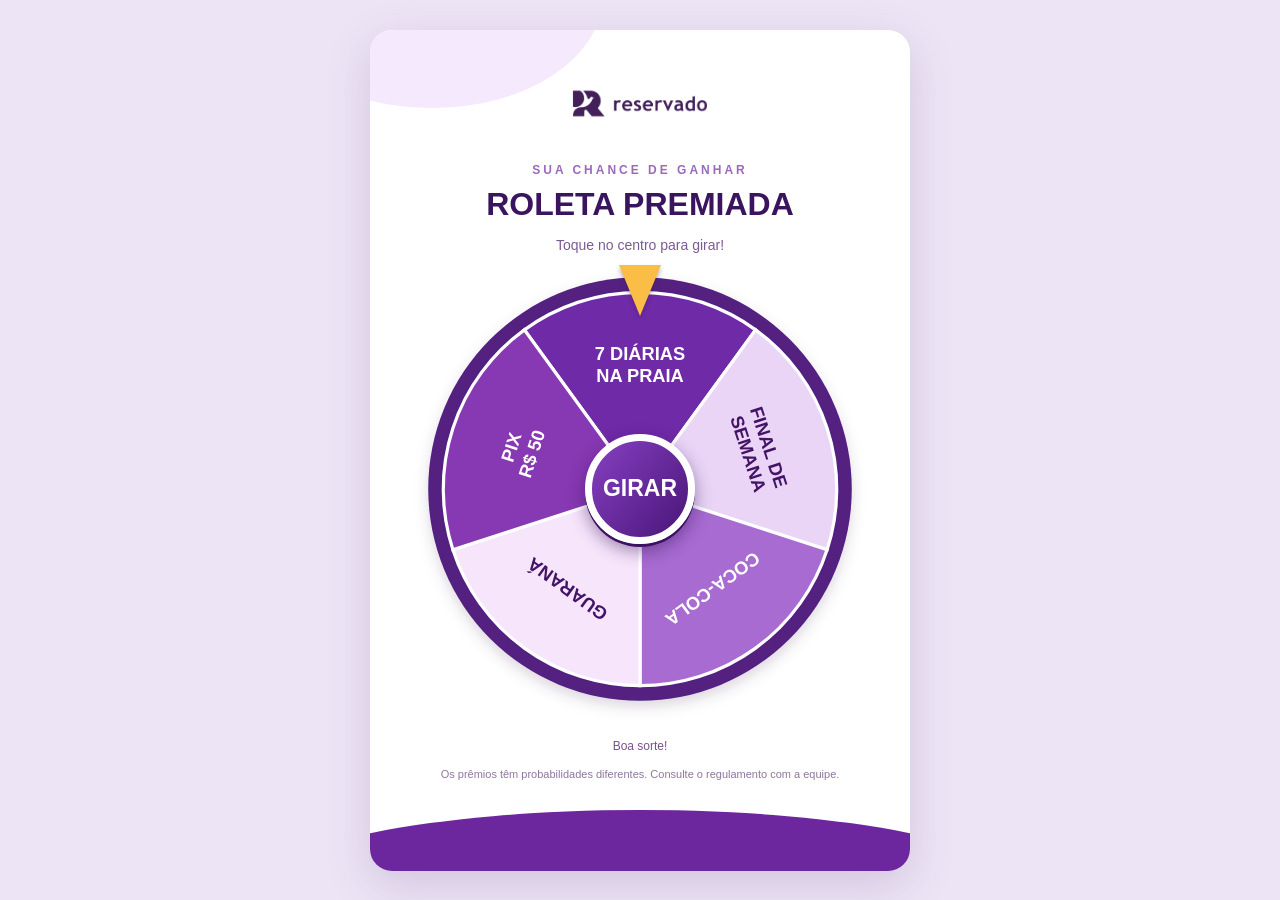
==== roleta-reservado/index.html @ 001595ba "Update Reservado prize wheel to five prizes and transparent weighted odds" ====
<!doctype html><html lang="pt-BR"><head><meta charset="utf-8"><meta name="viewport" content="width=device-width, initial-scale=1, maximum-scale=1"><title>Roleta Premiada | Reservado</title><style>
*{box-sizing:border-box}html,body{margin:0;min-height:100%;font-family:Arial,Helvetica,sans-serif}body{background:#ede5f6;color:#3b145f}button{font-family:inherit;cursor:pointer}#stage{min-height:100vh;display:flex;align-items:center;justify-content:center;padding:12px}.totem{position:relative;background:white;width:100%;max-width:540px;min-height:800px;border-radius:22px;overflow:hidden;box-shadow:0 14px 45px #4b24632b;text-align:center;padding:26px 16px 80px}.totem:before{content:'';position:absolute;width:340px;height:220px;border-radius:50%;background:#f5eafd;top:-142px;left:-108px}.totem:after{content:'';position:absolute;width:140%;height:155px;border-radius:50% 50% 0 0;background:#6c279e;bottom:-94px;left:-20%;pointer-events:none}.logo{display:block;position:relative;margin:0 auto 12px;width:245px;height:95px;object-fit:contain}.kicker{position:relative;color:#9b6abd;font-size:12px;letter-spacing:3px;font-weight:800}.heading{position:relative;font-weight:900;font-size:32px;margin:9px 0 8px}.hint{position:relative;font-size:14px;color:#7c5b92;margin-bottom:21px}.wheelbox{position:relative;width:100%;max-width:430px;margin:0 auto;aspect-ratio:1}.wheel{display:block;width:100%;height:100%;transform:rotate(0deg);-webkit-transform:rotate(0deg);transform-origin:center;-webkit-transform-origin:center;will-change:transform;filter:drop-shadow(0 6px 7px #3412442b);pointer-events:none}.pointer{position:absolute;z-index:4;top:-9px;left:50%;transform:translateX(-50%);width:0;height:0;border-left:21px solid transparent;border-right:21px solid transparent;border-top:51px solid #fabd45;filter:drop-shadow(0 3px 2px #35144c55);pointer-events:none}.spin{position:absolute;z-index:6;left:50%;top:50%;transform:translate(-50%,-50%);-webkit-transform:translate(-50%,-50%);border-radius:100%;width:110px;height:110px;background:linear-gradient(130deg,#8640c2,#491577);border:7px solid white;color:white;font-size:23px;font-weight:900;box-shadow:0 3px 0 #3c1160,0 7px 17px #300e4f77;touch-action:manipulation;-webkit-tap-highlight-color:transparent}.spin:disabled{opacity:1;font-size:15px}.foot{position:relative;z-index:2;margin:35px auto 0;color:#765489;font-size:12px}.notice{position:relative;z-index:2;font-size:11px;color:#8e779b;margin-top:15px}.admin{position:absolute;top:0;right:0;width:48px;height:48px;border:0;background:transparent;z-index:7}.result{display:none;position:absolute;z-index:10;inset:0;background:linear-gradient(180deg,#fff,#faf2ff 75%,#b780db);text-align:center;align-items:center;justify-content:center;flex-direction:column;padding:24px}.result.open{display:flex}.result .logo{position:absolute;top:40px}.result h2{font-size:42px;color:#6c279e;margin:8px}.result .trophy{font-size:76px}.result .winner{font-size:28px;font-weight:900;max-width:420px;margin:18px 0;color:#3b145f}.finish{border:0;border-radius:30px;background:#6c279e;color:white;padding:16px 30px;font-size:18px;font-weight:800}.shade{display:none;position:fixed;z-index:20;inset:0;background:#1c0c2acc;align-items:center;justify-content:center;padding:15px}.shade.open{display:flex}.panel{background:white;border-radius:17px;width:100%;max-width:470px;text-align:left;padding:22px;max-height:90vh;overflow:auto}.panel h2{margin-top:0}.panel label{display:block;margin:15px 0;font-weight:bold;font-size:14px}.panel input{display:block;width:100%;padding:10px;margin-top:5px;border:1px solid #c6afda;border-radius:8px;font-size:17px}.panel button{border:0;border-radius:8px;background:#6c279e;color:white;padding:12px 15px;font-weight:bold;margin:5px 5px 5px 0}.panel button.gray{background:#e9def1;color:#3b145f}.panel small{color:#785f8a}.errors{color:#b42346;font-size:14px}.hidden{display:none!important}@media(max-height:760px){.totem{min-height:100vh;padding-top:12px}.logo{height:66px;width:205px}.heading{font-size:25px}.hint{margin-bottom:8px}.wheelbox{max-width:min(92vw,54vh)}.foot{margin-top:12px}}
</style></head><body><div id="stage"><main class="totem"><button type="button" class="admin" onclick="abrirPainel()" aria-label="Administração"></button><img class="logo" alt="Reservado" src="[data-uri]"><div class="kicker">SUA CHANCE DE GANHAR</div><h1 class="heading">ROLETA PREMIADA</h1><p class="hint">Toque no centro para girar!</p><div class="wheelbox"><div class="pointer"></div><svg id="wheel" class="wheel" viewBox="0 0 400 400" xmlns="http://www.w3.org/2000/svg" aria-label="Roleta com cinco prêmios: 7 diárias na praia, final de semana na praia, Coca-Cola, Guaraná e Pix de cinquenta reais"><circle cx="200" cy="200" r="197" fill="#532081"/><path d="M200 200 L92.435 51.950 A183 183 0 0 1 307.565 51.950 Z" fill="#6f2aa7" stroke="white" stroke-width="3"/><g transform="rotate(0 200 200)" fill="#fff" font-family="Arial" font-weight="900" text-anchor="middle"><text x="200" y="80" font-size="17">7 DIÁRIAS</text><text x="200" y="100" font-size="17">NA PRAIA</text></g><path d="M200 200 L307.565 51.950 A183 183 0 0 1 374.043 256.550 Z" fill="#ead5f7" stroke="white" stroke-width="3"/><g transform="rotate(72 200 200)" fill="#431366" font-family="Arial" font-weight="900" text-anchor="middle"><text x="200" y="80" font-size="17">FINAL DE</text><text x="200" y="100" font-size="17">SEMANA</text></g><path d="M200 200 L374.043 256.550 A183 183 0 0 1 200.000 383.000 Z" fill="#a76bd2" stroke="white" stroke-width="3"/><g transform="rotate(144 200 200)" fill="#fff" font-family="Arial" font-weight="900" text-anchor="middle"><text x="200" y="91" font-size="17">COCA-COLA</text></g><path d="M200 200 L200.000 383.000 A183 183 0 0 1 25.957 256.550 Z" fill="#f7e5fc" stroke="white" stroke-width="3"/><g transform="rotate(216 200 200)" fill="#431366" font-family="Arial" font-weight="900" text-anchor="middle"><text x="200" y="91" font-size="17">GUARANÁ</text></g><path d="M200 200 L25.957 256.550 A183 183 0 0 1 92.435 51.950 Z" fill="#8738b3" stroke="white" stroke-width="3"/><g transform="rotate(288 200 200)" fill="#fff" font-family="Arial" font-weight="900" text-anchor="middle"><text x="200" y="80" font-size="17">PIX</text><text x="200" y="100" font-size="17">R$ 50</text></g><circle cx="200" cy="200" r="191" fill="none" stroke="#542181" stroke-width="10"/></svg><button type="button" id="spin" class="spin" onclick="girar();return false;">GIRAR</button></div><p class="foot">Boa sorte!</p><p class="notice">Os prêmios têm probabilidades diferentes. Consulte o regulamento com a equipe.</p><section id="result" class="result"><img class="logo" alt="Reservado" src="[data-uri]"><div class="trophy">🎉</div><h2>PARABÉNS!</h2><p>Você ganhou:</p><div class="winner" id="winner"></div><p>Apresente esta tela à equipe para retirar o brinde.</p><button class="finish" type="button" onclick="finalizar()">FINALIZAR</button></section></main></div>
<div class="shade" id="shade"><div class="panel"><h2>Administração</h2><div id="login"><label>Senha<input id="password" type="password" value=""></label><button onclick="entrar()">ENTRAR</button><button class="gray" onclick="fecharPainel()">CANCELAR</button><p id="loginError" class="errors"></p></div><div id="settings" class="hidden"><p>Probabilidades por giro (devem somar 100%).</p><label>7 diárias na praia (%)<input id="p0" type="number" min="0" max="100" step="0.1"></label><label>Final de semana na praia (%)<input id="p1" type="number" min="0" max="100" step="0.1"></label><label>Coca-Cola (%)<input id="p2" type="number" min="0" max="100" step="0.1"></label><label>Guaraná (%)<input id="p3" type="number" min="0" max="100" step="0.1"></label><label>Pix de R$ 50 (%)<input id="p4" type="number" min="0" max="100" step="0.1"></label><p id="counter"></p><label>Alterar senha (opcional)<input type="password" id="newPassword" placeholder="Nova senha"></label><button onclick="salvar()">SALVAR</button><button class="gray" onclick="fecharPainel()">FECHAR</button><button class="gray" onclick="zerar()">ZERAR HISTÓRICO</button><p class="errors" id="settingsError"></p><small>As chances são independentes a cada giro. Histórico e ajustes ficam salvos somente neste dispositivo, quando permitido pelo navegador.</small></div></div></div>
<script>
var nomes=["7 diárias na praia","Final de semana na praia","Coca-Cola","Guaraná","Pix de R$ 50"];
var chances=[90,3,3,3,1];var senha='1234';var historico=[];var girando=false;var angulo=0;var timer=null;
function el(id){return document.getElementById(id)}
try{var saved=JSON.parse(localStorage.getItem('reservado_roleta_simples_v2')||'null');if(saved&&saved.chances&&saved.chances.length===5){chances=saved.chances;senha=saved.senha||senha;historico=saved.historico||[]}}catch(e){}
function guardar(){try{localStorage.setItem('reservado_roleta_simples_v2',JSON.stringify({chances:chances,senha:senha,historico:historico}))}catch(e){}}
function girar(){
 if(girando||el('result').className.indexOf('open')!==-1)return false;
 var r=Math.random()*100,index=chances.length-1,total=0;
 for(var i=0;i<chances.length;i++){total+=chances[i];if(r<total){index=i;break}}
 var wheel=el('wheel'),button=el('spin');if(!wheel||!button){alert('Erro ao localizar a roleta.');return false}
 girando=true;button.disabled=true;button.innerHTML='GIRANDO';
 var atual=((angulo%360)+360)%360;
 var destino=((360-index*72)%360+360)%360;
 var resto=((destino-atual)%360+360)%360;
 var inicio=angulo;
 angulo=inicio+360*7+resto;
 wheel.style.transition='none';wheel.style.webkitTransition='none';
 wheel.style.transform='rotate('+inicio+'deg)';wheel.style.webkitTransform='rotate('+inicio+'deg)';
 void wheel.offsetWidth;
 setTimeout(function(){wheel.style.transition='transform 5.5s cubic-bezier(0.12,0.74,0.16,1)';wheel.style.webkitTransition='-webkit-transform 5.5s cubic-bezier(0.12,0.74,0.16,1)';wheel.style.transform='rotate('+angulo+'deg)';wheel.style.webkitTransform='rotate('+angulo+'deg)'},60);
 if(timer)clearTimeout(timer);
 timer=setTimeout(function(){historico.push({premio:nomes[index],data:new Date().toISOString()});guardar();el('winner').textContent=nomes[index];el('result').className='result open';girando=false;button.disabled=false;button.innerHTML='GIRAR'},5850);
 return false
}
function finalizar(){el('result').className='result';var w=el('wheel');w.style.transition='none';w.style.webkitTransition='none';w.style.transform='rotate(0deg)';w.style.webkitTransform='rotate(0deg)';angulo=0}
function abrirPainel(){if(girando)return;el('shade').className='shade open';el('password').value='';el('loginError').textContent='';el('login').className='';el('settings').className='hidden'}
function fecharPainel(){el('shade').className='shade'}
function entrar(){if(el('password').value!==senha){el('loginError').textContent='Senha incorreta.';return}el('login').className='hidden';el('settings').className='';for(var i=0;i<5;i++)el('p'+i).value=chances[i];el('counter').textContent='Giros registrados: '+historico.length}
function salvar(){var v=[],s=0;for(var i=0;i<5;i++){var field=el('p'+i),x=Number(field.value);if(field.value===''||!isFinite(x)||x<0||x>100){el('settingsError').textContent='Preencha porcentagens válidas.';return}v.push(x);s+=x}if(Math.abs(s-100)>0.001){el('settingsError').textContent='As chances devem somar 100%.';return}chances=v;if(el('newPassword').value){senha=el('newPassword').value;el('newPassword').value=''}guardar();el('settingsError').textContent='Salvo com sucesso.'}
function zerar(){if(confirm('Apagar o histórico de giros deste aparelho?')){historico=[];guardar();el('counter').textContent='Giros registrados: 0'}}
</script></body></html>
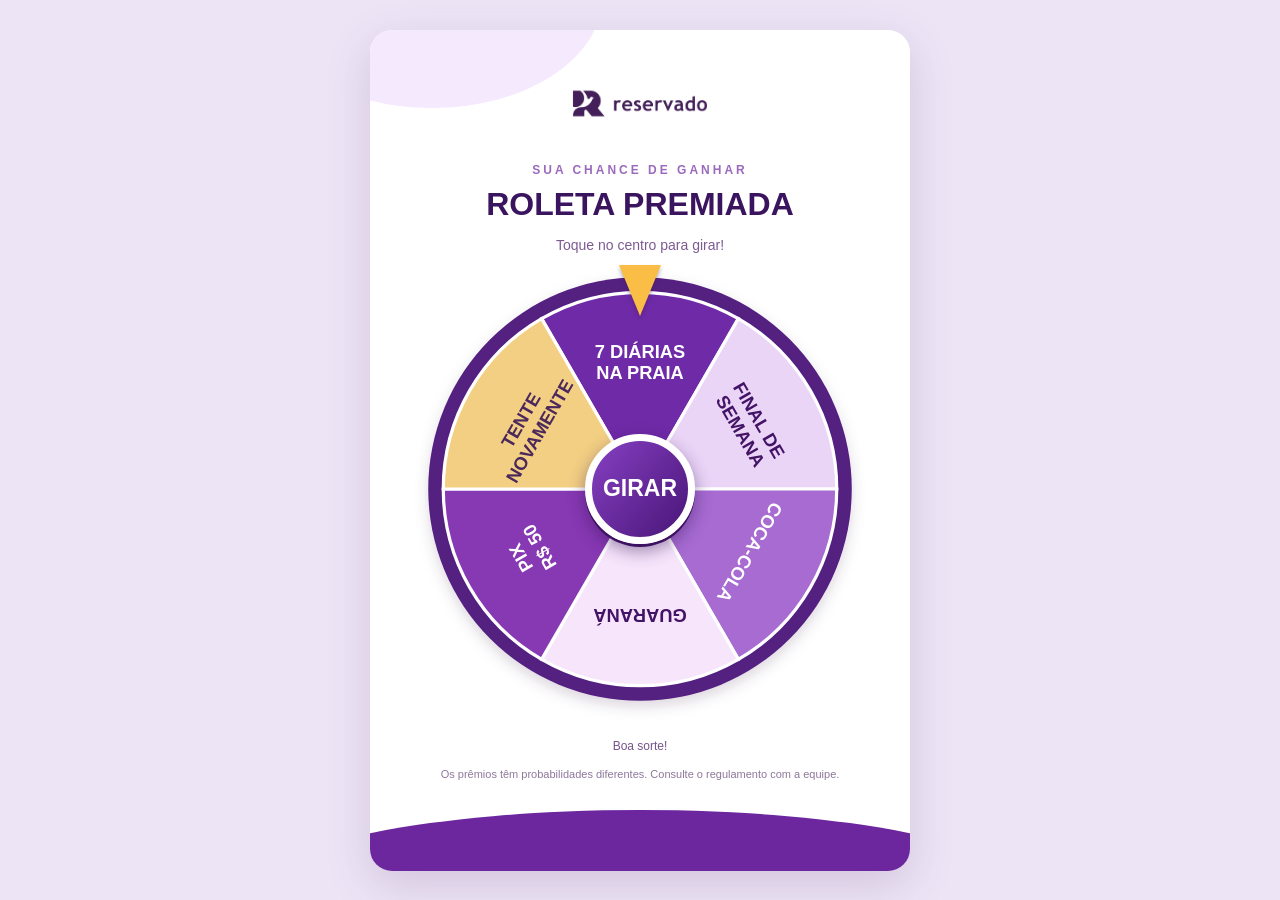
==== commit 2acecc0e: "Add Tente Novamente sixth wheel option with 2 percent odds" ====
--- a/roleta-reservado/index.html
+++ b/roleta-reservado/index.html
@@ -1,13 +1,13 @@
 <!doctype html><html lang="pt-BR"><head><meta charset="utf-8"><meta name="viewport" content="width=device-width, initial-scale=1, maximum-scale=1"><title>Roleta Premiada | Reservado</title><style>
 *{box-sizing:border-box}html,body{margin:0;min-height:100%;font-family:Arial,Helvetica,sans-serif}body{background:#ede5f6;color:#3b145f}button{font-family:inherit;cursor:pointer}#stage{min-height:100vh;display:flex;align-items:center;justify-content:center;padding:12px}.totem{position:relative;background:white;width:100%;max-width:540px;min-height:800px;border-radius:22px;overflow:hidden;box-shadow:0 14px 45px #4b24632b;text-align:center;padding:26px 16px 80px}.totem:before{content:'';position:absolute;width:340px;height:220px;border-radius:50%;background:#f5eafd;top:-142px;left:-108px}.totem:after{content:'';position:absolute;width:140%;height:155px;border-radius:50% 50% 0 0;background:#6c279e;bottom:-94px;left:-20%;pointer-events:none}.logo{display:block;position:relative;margin:0 auto 12px;width:245px;height:95px;object-fit:contain}.kicker{position:relative;color:#9b6abd;font-size:12px;letter-spacing:3px;font-weight:800}.heading{position:relative;font-weight:900;font-size:32px;margin:9px 0 8px}.hint{position:relative;font-size:14px;color:#7c5b92;margin-bottom:21px}.wheelbox{position:relative;width:100%;max-width:430px;margin:0 auto;aspect-ratio:1}.wheel{display:block;width:100%;height:100%;transform:rotate(0deg);-webkit-transform:rotate(0deg);transform-origin:center;-webkit-transform-origin:center;will-change:transform;filter:drop-shadow(0 6px 7px #3412442b);pointer-events:none}.pointer{position:absolute;z-index:4;top:-9px;left:50%;transform:translateX(-50%);width:0;height:0;border-left:21px solid transparent;border-right:21px solid transparent;border-top:51px solid #fabd45;filter:drop-shadow(0 3px 2px #35144c55);pointer-events:none}.spin{position:absolute;z-index:6;left:50%;top:50%;transform:translate(-50%,-50%);-webkit-transform:translate(-50%,-50%);border-radius:100%;width:110px;height:110px;background:linear-gradient(130deg,#8640c2,#491577);border:7px solid white;color:white;font-size:23px;font-weight:900;box-shadow:0 3px 0 #3c1160,0 7px 17px #300e4f77;touch-action:manipulation;-webkit-tap-highlight-color:transparent}.spin:disabled{opacity:1;font-size:15px}.foot{position:relative;z-index:2;margin:35px auto 0;color:#765489;font-size:12px}.notice{position:relative;z-index:2;font-size:11px;color:#8e779b;margin-top:15px}.admin{position:absolute;top:0;right:0;width:48px;height:48px;border:0;background:transparent;z-index:7}.result{display:none;position:absolute;z-index:10;inset:0;background:linear-gradient(180deg,#fff,#faf2ff 75%,#b780db);text-align:center;align-items:center;justify-content:center;flex-direction:column;padding:24px}.result.open{display:flex}.result .logo{position:absolute;top:40px}.result h2{font-size:42px;color:#6c279e;margin:8px}.result .trophy{font-size:76px}.result .winner{font-size:28px;font-weight:900;max-width:420px;margin:18px 0;color:#3b145f}.finish{border:0;border-radius:30px;background:#6c279e;color:white;padding:16px 30px;font-size:18px;font-weight:800}.shade{display:none;position:fixed;z-index:20;inset:0;background:#1c0c2acc;align-items:center;justify-content:center;padding:15px}.shade.open{display:flex}.panel{background:white;border-radius:17px;width:100%;max-width:470px;text-align:left;padding:22px;max-height:90vh;overflow:auto}.panel h2{margin-top:0}.panel label{display:block;margin:15px 0;font-weight:bold;font-size:14px}.panel input{display:block;width:100%;padding:10px;margin-top:5px;border:1px solid #c6afda;border-radius:8px;font-size:17px}.panel button{border:0;border-radius:8px;background:#6c279e;color:white;padding:12px 15px;font-weight:bold;margin:5px 5px 5px 0}.panel button.gray{background:#e9def1;color:#3b145f}.panel small{color:#785f8a}.errors{color:#b42346;font-size:14px}.hidden{display:none!important}@media(max-height:760px){.totem{min-height:100vh;padding-top:12px}.logo{height:66px;width:205px}.heading{font-size:25px}.hint{margin-bottom:8px}.wheelbox{max-width:min(92vw,54vh)}.foot{margin-top:12px}}
-</style></head><body><div id="stage"><main class="totem"><button type="button" class="admin" onclick="abrirPainel()" aria-label="Administração"></button><img class="logo" alt="Reservado" src="[data-uri]"><div class="kicker">SUA CHANCE DE GANHAR</div><h1 class="heading">ROLETA PREMIADA</h1><p class="hint">Toque no centro para girar!</p><div class="wheelbox"><div class="pointer"></div><svg id="wheel" class="wheel" viewBox="0 0 400 400" xmlns="http://www.w3.org/2000/svg" aria-label="Roleta com cinco prêmios: 7 diárias na praia, final de semana na praia, Coca-Cola, Guaraná e Pix de cinquenta reais"><circle cx="200" cy="200" r="197" fill="#532081"/><path d="M200 200 L92.435 51.950 A183 183 0 0 1 307.565 51.950 Z" fill="#6f2aa7" stroke="white" stroke-width="3"/><g transform="rotate(0 200 200)" fill="#fff" font-family="Arial" font-weight="900" text-anchor="middle"><text x="200" y="80" font-size="17">7 DIÁRIAS</text><text x="200" y="100" font-size="17">NA PRAIA</text></g><path d="M200 200 L307.565 51.950 A183 183 0 0 1 374.043 256.550 Z" fill="#ead5f7" stroke="white" stroke-width="3"/><g transform="rotate(72 200 200)" fill="#431366" font-family="Arial" font-weight="900" text-anchor="middle"><text x="200" y="80" font-size="17">FINAL DE</text><text x="200" y="100" font-size="17">SEMANA</text></g><path d="M200 200 L374.043 256.550 A183 183 0 0 1 200.000 383.000 Z" fill="#a76bd2" stroke="white" stroke-width="3"/><g transform="rotate(144 200 200)" fill="#fff" font-family="Arial" font-weight="900" text-anchor="middle"><text x="200" y="91" font-size="17">COCA-COLA</text></g><path d="M200 200 L200.000 383.000 A183 183 0 0 1 25.957 256.550 Z" fill="#f7e5fc" stroke="white" stroke-width="3"/><g transform="rotate(216 200 200)" fill="#431366" font-family="Arial" font-weight="900" text-anchor="middle"><text x="200" y="91" font-size="17">GUARANÁ</text></g><path d="M200 200 L25.957 256.550 A183 183 0 0 1 92.435 51.950 Z" fill="#8738b3" stroke="white" stroke-width="3"/><g transform="rotate(288 200 200)" fill="#fff" font-family="Arial" font-weight="900" text-anchor="middle"><text x="200" y="80" font-size="17">PIX</text><text x="200" y="100" font-size="17">R$ 50</text></g><circle cx="200" cy="200" r="191" fill="none" stroke="#542181" stroke-width="10"/></svg><button type="button" id="spin" class="spin" onclick="girar();return false;">GIRAR</button></div><p class="foot">Boa sorte!</p><p class="notice">Os prêmios têm probabilidades diferentes. Consulte o regulamento com a equipe.</p><section id="result" class="result"><img class="logo" alt="Reservado" src="[data-uri]"><div class="trophy">🎉</div><h2>PARABÉNS!</h2><p>Você ganhou:</p><div class="winner" id="winner"></div><p>Apresente esta tela à equipe para retirar o brinde.</p><button class="finish" type="button" onclick="finalizar()">FINALIZAR</button></section></main></div>
-<div class="shade" id="shade"><div class="panel"><h2>Administração</h2><div id="login"><label>Senha<input id="password" type="password" value=""></label><button onclick="entrar()">ENTRAR</button><button class="gray" onclick="fecharPainel()">CANCELAR</button><p id="loginError" class="errors"></p></div><div id="settings" class="hidden"><p>Probabilidades por giro (devem somar 100%).</p><label>7 diárias na praia (%)<input id="p0" type="number" min="0" max="100" step="0.1"></label><label>Final de semana na praia (%)<input id="p1" type="number" min="0" max="100" step="0.1"></label><label>Coca-Cola (%)<input id="p2" type="number" min="0" max="100" step="0.1"></label><label>Guaraná (%)<input id="p3" type="number" min="0" max="100" step="0.1"></label><label>Pix de R$ 50 (%)<input id="p4" type="number" min="0" max="100" step="0.1"></label><p id="counter"></p><label>Alterar senha (opcional)<input type="password" id="newPassword" placeholder="Nova senha"></label><button onclick="salvar()">SALVAR</button><button class="gray" onclick="fecharPainel()">FECHAR</button><button class="gray" onclick="zerar()">ZERAR HISTÓRICO</button><p class="errors" id="settingsError"></p><small>As chances são independentes a cada giro. Histórico e ajustes ficam salvos somente neste dispositivo, quando permitido pelo navegador.</small></div></div></div>
+</style></head><body><div id="stage"><main class="totem"><button type="button" class="admin" onclick="abrirPainel()" aria-label="Administração"></button><img class="logo" alt="Reservado" src="[data-uri]"><div class="kicker">SUA CHANCE DE GANHAR</div><h1 class="heading">ROLETA PREMIADA</h1><p class="hint">Toque no centro para girar!</p><div class="wheelbox"><div class="pointer"></div><svg id="wheel" class="wheel" viewBox="0 0 400 400" xmlns="http://www.w3.org/2000/svg" aria-label="Roleta com seis opções: sete diárias, final de semana, Coca-Cola, Guaraná, Pix e tente novamente"><circle cx="200" cy="200" r="197" fill="#532081"/><path d="M200 200 L108.500 41.517 A183 183 0 0 1 291.500 41.517 Z" fill="#6f2aa7" stroke="white" stroke-width="3"/><g transform="rotate(0 200 200)" fill="#fff" font-family="Arial" font-weight="900" text-anchor="middle"><text x="200" y="78" font-size="17">7 DIÁRIAS</text><text x="200" y="98" font-size="17">NA PRAIA</text></g><path d="M200 200 L291.500 41.517 A183 183 0 0 1 383.000 200.000 Z" fill="#ead5f7" stroke="white" stroke-width="3"/><g transform="rotate(60 200 200)" fill="#431366" font-family="Arial" font-weight="900" text-anchor="middle"><text x="200" y="78" font-size="17">FINAL DE</text><text x="200" y="98" font-size="17">SEMANA</text></g><path d="M200 200 L383.000 200.000 A183 183 0 0 1 291.500 358.483 Z" fill="#a76bd2" stroke="white" stroke-width="3"/><g transform="rotate(120 200 200)" fill="#fff" font-family="Arial" font-weight="900" text-anchor="middle"><text x="200" y="88" font-size="17">COCA-COLA</text></g><path d="M200 200 L291.500 358.483 A183 183 0 0 1 108.500 358.483 Z" fill="#f7e5fc" stroke="white" stroke-width="3"/><g transform="rotate(180 200 200)" fill="#431366" font-family="Arial" font-weight="900" text-anchor="middle"><text x="200" y="88" font-size="17">GUARANÁ</text></g><path d="M200 200 L108.500 358.483 A183 183 0 0 1 17.000 200.000 Z" fill="#8738b3" stroke="white" stroke-width="3"/><g transform="rotate(240 200 200)" fill="#fff" font-family="Arial" font-weight="900" text-anchor="middle"><text x="200" y="78" font-size="17">PIX</text><text x="200" y="98" font-size="17">R$ 50</text></g><path d="M200 200 L17.000 200.000 A183 183 0 0 1 108.500 41.517 Z" fill="#f3cf83" stroke="white" stroke-width="3"/><g transform="rotate(300 200 200)" fill="#4b285b" font-family="Arial" font-weight="900" text-anchor="middle"><text x="200" y="78" font-size="17">TENTE</text><text x="200" y="98" font-size="17">NOVAMENTE</text></g><circle cx="200" cy="200" r="191" fill="none" stroke="#542181" stroke-width="10"/></svg><button type="button" id="spin" class="spin" onclick="girar();return false;">GIRAR</button></div><p class="foot">Boa sorte!</p><p class="notice">Os prêmios têm probabilidades diferentes. Consulte o regulamento com a equipe.</p><section id="result" class="result"><img class="logo" alt="Reservado" src="[data-uri]"><div class="trophy">🎉</div><h2 id="resultHeading">PARABÉNS!</h2><p id="resultSubtitle">Você ganhou:</p><div class="winner" id="winner"></div><p id="resultInstruction">Apresente esta tela à equipe para retirar o brinde.</p><button class="finish" type="button" onclick="finalizar()" id="finish">FINALIZAR</button></section></main></div>
+<div class="shade" id="shade"><div class="panel"><h2>Administração</h2><div id="login"><label>Senha<input id="password" type="password" value=""></label><button onclick="entrar()">ENTRAR</button><button class="gray" onclick="fecharPainel()">CANCELAR</button><p id="loginError" class="errors"></p></div><div id="settings" class="hidden"><p>Probabilidades por giro (devem somar 100%).</p><label>7 diárias na praia (%)<input id="p0" type="number" min="0" max="100" step="0.1"></label><label>Final de semana na praia (%)<input id="p1" type="number" min="0" max="100" step="0.1"></label><label>Coca-Cola (%)<input id="p2" type="number" min="0" max="100" step="0.1"></label><label>Guaraná (%)<input id="p3" type="number" min="0" max="100" step="0.1"></label><label>Pix de R$ 50 (%)<input id="p4" type="number" min="0" max="100" step="0.1"></label><label>Tente novamente (%)<input id="p5" type="number" min="0" max="100" step="0.1"></label><p id="counter"></p><label>Alterar senha (opcional)<input type="password" id="newPassword" placeholder="Nova senha"></label><button onclick="salvar()">SALVAR</button><button class="gray" onclick="fecharPainel()">FECHAR</button><button class="gray" onclick="zerar()">ZERAR HISTÓRICO</button><p class="errors" id="settingsError"></p><small>As chances são independentes a cada giro. Histórico e ajustes ficam salvos somente neste dispositivo, quando permitido pelo navegador.</small></div></div></div>
 <script>
-var nomes=["7 diárias na praia","Final de semana na praia","Coca-Cola","Guaraná","Pix de R$ 50"];
-var chances=[90,3,3,3,1];var senha='1234';var historico=[];var girando=false;var angulo=0;var timer=null;
+var nomes=["7 diárias na praia","Final de semana na praia","Coca-Cola","Guaraná","Pix de R$ 50","Tente novamente"];
+var chances=[3,90,2,2,1,2];var senha='1234';var historico=[];var girando=false;var angulo=0;var timer=null;
 function el(id){return document.getElementById(id)}
-try{var saved=JSON.parse(localStorage.getItem('reservado_roleta_simples_v2')||'null');if(saved&&saved.chances&&saved.chances.length===5){chances=saved.chances;senha=saved.senha||senha;historico=saved.historico||[]}}catch(e){}
-function guardar(){try{localStorage.setItem('reservado_roleta_simples_v2',JSON.stringify({chances:chances,senha:senha,historico:historico}))}catch(e){}}
+try{var saved=JSON.parse(localStorage.getItem('reservado_roleta_simples_v4')||'null');if(saved&&saved.chances&&saved.chances.length===6){chances=saved.chances;senha=saved.senha||senha;historico=saved.historico||[]}}catch(e){}
+function guardar(){try{localStorage.setItem('reservado_roleta_simples_v4',JSON.stringify({chances:chances,senha:senha,historico:historico}))}catch(e){}}
 function girar(){
  if(girando||el('result').className.indexOf('open')!==-1)return false;
  var r=Math.random()*100,index=chances.length-1,total=0;
@@ -15,7 +15,7 @@
  var wheel=el('wheel'),button=el('spin');if(!wheel||!button){alert('Erro ao localizar a roleta.');return false}
  girando=true;button.disabled=true;button.innerHTML='GIRANDO';
  var atual=((angulo%360)+360)%360;
- var destino=((360-index*72)%360+360)%360;
+ var destino=((360-index*60)%360+360)%360;
  var resto=((destino-atual)%360+360)%360;
  var inicio=angulo;
  angulo=inicio+360*7+resto;
@@ -24,13 +24,13 @@
  void wheel.offsetWidth;
  setTimeout(function(){wheel.style.transition='transform 5.5s cubic-bezier(0.12,0.74,0.16,1)';wheel.style.webkitTransition='-webkit-transform 5.5s cubic-bezier(0.12,0.74,0.16,1)';wheel.style.transform='rotate('+angulo+'deg)';wheel.style.webkitTransform='rotate('+angulo+'deg)'},60);
  if(timer)clearTimeout(timer);
- timer=setTimeout(function(){historico.push({premio:nomes[index],data:new Date().toISOString()});guardar();el('winner').textContent=nomes[index];el('result').className='result open';girando=false;button.disabled=false;button.innerHTML='GIRAR'},5850);
+ timer=setTimeout(function(){historico.push({premio:nomes[index],data:new Date().toISOString()});guardar();var retry=index===5;el('winner').textContent=retry?'TENTE NOVAMENTE':nomes[index];el('resultHeading').textContent=retry?'NÃO FOI DESSA VEZ!':'PARABÉNS!';el('resultSubtitle').textContent=retry?'Você pode tentar mais uma vez.':'Você ganhou:';el('resultInstruction').textContent=retry?'Toque abaixo para girar novamente.':'Apresente esta tela à equipe para retirar o brinde.';el('finish').textContent=retry?'GIRAR NOVAMENTE':'FINALIZAR';el('finish').setAttribute('onclick',retry?'finalizar();girar()':'finalizar()');el('result').className='result open';girando=false;button.disabled=false;button.innerHTML='GIRAR'},5850);
  return false
 }
 function finalizar(){el('result').className='result';var w=el('wheel');w.style.transition='none';w.style.webkitTransition='none';w.style.transform='rotate(0deg)';w.style.webkitTransform='rotate(0deg)';angulo=0}
 function abrirPainel(){if(girando)return;el('shade').className='shade open';el('password').value='';el('loginError').textContent='';el('login').className='';el('settings').className='hidden'}
 function fecharPainel(){el('shade').className='shade'}
-function entrar(){if(el('password').value!==senha){el('loginError').textContent='Senha incorreta.';return}el('login').className='hidden';el('settings').className='';for(var i=0;i<5;i++)el('p'+i).value=chances[i];el('counter').textContent='Giros registrados: '+historico.length}
-function salvar(){var v=[],s=0;for(var i=0;i<5;i++){var field=el('p'+i),x=Number(field.value);if(field.value===''||!isFinite(x)||x<0||x>100){el('settingsError').textContent='Preencha porcentagens válidas.';return}v.push(x);s+=x}if(Math.abs(s-100)>0.001){el('settingsError').textContent='As chances devem somar 100%.';return}chances=v;if(el('newPassword').value){senha=el('newPassword').value;el('newPassword').value=''}guardar();el('settingsError').textContent='Salvo com sucesso.'}
+function entrar(){if(el('password').value!==senha){el('loginError').textContent='Senha incorreta.';return}el('login').className='hidden';el('settings').className='';for(var i=0;i<6;i++)el('p'+i).value=chances[i];el('counter').textContent='Giros registrados: '+historico.length}
+function salvar(){var v=[],s=0;for(var i=0;i<6;i++){var field=el('p'+i),x=Number(field.value);if(field.value===''||!isFinite(x)||x<0||x>100){el('settingsError').textContent='Preencha porcentagens válidas.';return}v.push(x);s+=x}if(Math.abs(s-100)>0.001){el('settingsError').textContent='As chances devem somar 100%.';return}chances=v;if(el('newPassword').value){senha=el('newPassword').value;el('newPassword').value=''}guardar();el('settingsError').textContent='Salvo com sucesso.'}
 function zerar(){if(confirm('Apagar o histórico de giros deste aparelho?')){historico=[];guardar();el('counter').textContent='Giros registrados: 0'}}
 </script></body></html>
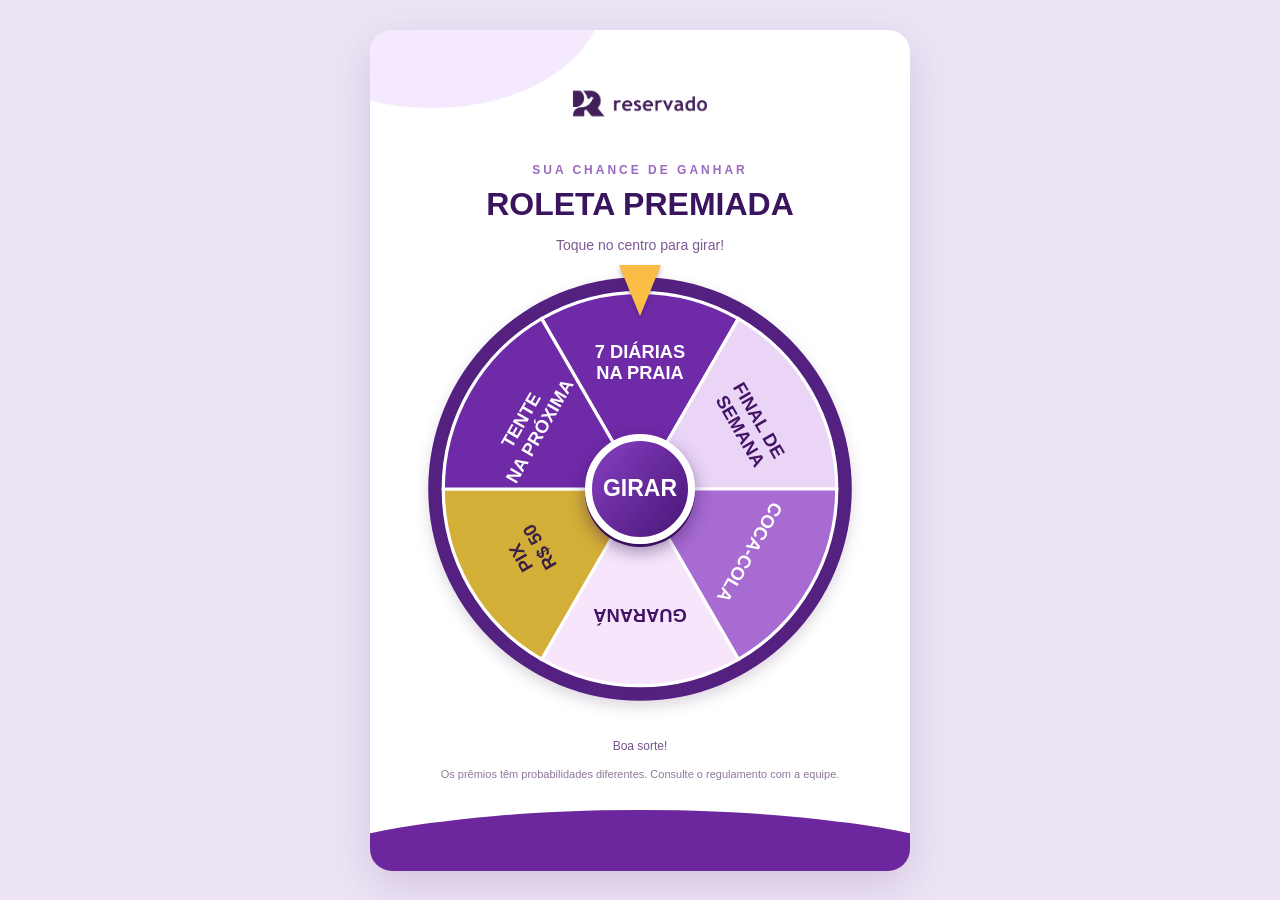
==== commit 46d926fa: "Style Pix gold and Tente na próxima purple, fix wheel label" ====
--- a/roleta-reservado/index.html
+++ b/roleta-reservado/index.html
@@ -1,13 +1,13 @@
 <!doctype html><html lang="pt-BR"><head><meta charset="utf-8"><meta name="viewport" content="width=device-width, initial-scale=1, maximum-scale=1"><title>Roleta Premiada | Reservado</title><style>
 *{box-sizing:border-box}html,body{margin:0;min-height:100%;font-family:Arial,Helvetica,sans-serif}body{background:#ede5f6;color:#3b145f}button{font-family:inherit;cursor:pointer}#stage{min-height:100vh;display:flex;align-items:center;justify-content:center;padding:12px}.totem{position:relative;background:white;width:100%;max-width:540px;min-height:800px;border-radius:22px;overflow:hidden;box-shadow:0 14px 45px #4b24632b;text-align:center;padding:26px 16px 80px}.totem:before{content:'';position:absolute;width:340px;height:220px;border-radius:50%;background:#f5eafd;top:-142px;left:-108px}.totem:after{content:'';position:absolute;width:140%;height:155px;border-radius:50% 50% 0 0;background:#6c279e;bottom:-94px;left:-20%;pointer-events:none}.logo{display:block;position:relative;margin:0 auto 12px;width:245px;height:95px;object-fit:contain}.kicker{position:relative;color:#9b6abd;font-size:12px;letter-spacing:3px;font-weight:800}.heading{position:relative;font-weight:900;font-size:32px;margin:9px 0 8px}.hint{position:relative;font-size:14px;color:#7c5b92;margin-bottom:21px}.wheelbox{position:relative;width:100%;max-width:430px;margin:0 auto;aspect-ratio:1}.wheel{display:block;width:100%;height:100%;transform:rotate(0deg);-webkit-transform:rotate(0deg);transform-origin:center;-webkit-transform-origin:center;will-change:transform;filter:drop-shadow(0 6px 7px #3412442b);pointer-events:none}.pointer{position:absolute;z-index:4;top:-9px;left:50%;transform:translateX(-50%);width:0;height:0;border-left:21px solid transparent;border-right:21px solid transparent;border-top:51px solid #fabd45;filter:drop-shadow(0 3px 2px #35144c55);pointer-events:none}.spin{position:absolute;z-index:6;left:50%;top:50%;transform:translate(-50%,-50%);-webkit-transform:translate(-50%,-50%);border-radius:100%;width:110px;height:110px;background:linear-gradient(130deg,#8640c2,#491577);border:7px solid white;color:white;font-size:23px;font-weight:900;box-shadow:0 3px 0 #3c1160,0 7px 17px #300e4f77;touch-action:manipulation;-webkit-tap-highlight-color:transparent}.spin:disabled{opacity:1;font-size:15px}.foot{position:relative;z-index:2;margin:35px auto 0;color:#765489;font-size:12px}.notice{position:relative;z-index:2;font-size:11px;color:#8e779b;margin-top:15px}.admin{position:absolute;top:0;right:0;width:48px;height:48px;border:0;background:transparent;z-index:7}.result{display:none;position:absolute;z-index:10;inset:0;background:linear-gradient(180deg,#fff,#faf2ff 75%,#b780db);text-align:center;align-items:center;justify-content:center;flex-direction:column;padding:24px}.result.open{display:flex}.result .logo{position:absolute;top:40px}.result h2{font-size:42px;color:#6c279e;margin:8px}.result .trophy{font-size:76px}.result .winner{font-size:28px;font-weight:900;max-width:420px;margin:18px 0;color:#3b145f}.finish{border:0;border-radius:30px;background:#6c279e;color:white;padding:16px 30px;font-size:18px;font-weight:800}.shade{display:none;position:fixed;z-index:20;inset:0;background:#1c0c2acc;align-items:center;justify-content:center;padding:15px}.shade.open{display:flex}.panel{background:white;border-radius:17px;width:100%;max-width:470px;text-align:left;padding:22px;max-height:90vh;overflow:auto}.panel h2{margin-top:0}.panel label{display:block;margin:15px 0;font-weight:bold;font-size:14px}.panel input{display:block;width:100%;padding:10px;margin-top:5px;border:1px solid #c6afda;border-radius:8px;font-size:17px}.panel button{border:0;border-radius:8px;background:#6c279e;color:white;padding:12px 15px;font-weight:bold;margin:5px 5px 5px 0}.panel button.gray{background:#e9def1;color:#3b145f}.panel small{color:#785f8a}.errors{color:#b42346;font-size:14px}.hidden{display:none!important}@media(max-height:760px){.totem{min-height:100vh;padding-top:12px}.logo{height:66px;width:205px}.heading{font-size:25px}.hint{margin-bottom:8px}.wheelbox{max-width:min(92vw,54vh)}.foot{margin-top:12px}}
-</style></head><body><div id="stage"><main class="totem"><button type="button" class="admin" onclick="abrirPainel()" aria-label="Administração"></button><img class="logo" alt="Reservado" src="[data-uri]"><div class="kicker">SUA CHANCE DE GANHAR</div><h1 class="heading">ROLETA PREMIADA</h1><p class="hint">Toque no centro para girar!</p><div class="wheelbox"><div class="pointer"></div><svg id="wheel" class="wheel" viewBox="0 0 400 400" xmlns="http://www.w3.org/2000/svg" aria-label="Roleta com seis opções: sete diárias, final de semana, Coca-Cola, Guaraná, Pix e tente novamente"><circle cx="200" cy="200" r="197" fill="#532081"/><path d="M200 200 L108.500 41.517 A183 183 0 0 1 291.500 41.517 Z" fill="#6f2aa7" stroke="white" stroke-width="3"/><g transform="rotate(0 200 200)" fill="#fff" font-family="Arial" font-weight="900" text-anchor="middle"><text x="200" y="78" font-size="17">7 DIÁRIAS</text><text x="200" y="98" font-size="17">NA PRAIA</text></g><path d="M200 200 L291.500 41.517 A183 183 0 0 1 383.000 200.000 Z" fill="#ead5f7" stroke="white" stroke-width="3"/><g transform="rotate(60 200 200)" fill="#431366" font-family="Arial" font-weight="900" text-anchor="middle"><text x="200" y="78" font-size="17">FINAL DE</text><text x="200" y="98" font-size="17">SEMANA</text></g><path d="M200 200 L383.000 200.000 A183 183 0 0 1 291.500 358.483 Z" fill="#a76bd2" stroke="white" stroke-width="3"/><g transform="rotate(120 200 200)" fill="#fff" font-family="Arial" font-weight="900" text-anchor="middle"><text x="200" y="88" font-size="17">COCA-COLA</text></g><path d="M200 200 L291.500 358.483 A183 183 0 0 1 108.500 358.483 Z" fill="#f7e5fc" stroke="white" stroke-width="3"/><g transform="rotate(180 200 200)" fill="#431366" font-family="Arial" font-weight="900" text-anchor="middle"><text x="200" y="88" font-size="17">GUARANÁ</text></g><path d="M200 200 L108.500 358.483 A183 183 0 0 1 17.000 200.000 Z" fill="#8738b3" stroke="white" stroke-width="3"/><g transform="rotate(240 200 200)" fill="#fff" font-family="Arial" font-weight="900" text-anchor="middle"><text x="200" y="78" font-size="17">PIX</text><text x="200" y="98" font-size="17">R$ 50</text></g><path d="M200 200 L17.000 200.000 A183 183 0 0 1 108.500 41.517 Z" fill="#f3cf83" stroke="white" stroke-width="3"/><g transform="rotate(300 200 200)" fill="#4b285b" font-family="Arial" font-weight="900" text-anchor="middle"><text x="200" y="78" font-size="17">TENTE</text><text x="200" y="98" font-size="17">NOVAMENTE</text></g><circle cx="200" cy="200" r="191" fill="none" stroke="#542181" stroke-width="10"/></svg><button type="button" id="spin" class="spin" onclick="girar();return false;">GIRAR</button></div><p class="foot">Boa sorte!</p><p class="notice">Os prêmios têm probabilidades diferentes. Consulte o regulamento com a equipe.</p><section id="result" class="result"><img class="logo" alt="Reservado" src="[data-uri]"><div class="trophy">🎉</div><h2 id="resultHeading">PARABÉNS!</h2><p id="resultSubtitle">Você ganhou:</p><div class="winner" id="winner"></div><p id="resultInstruction">Apresente esta tela à equipe para retirar o brinde.</p><button class="finish" type="button" onclick="finalizar()" id="finish">FINALIZAR</button></section></main></div>
-<div class="shade" id="shade"><div class="panel"><h2>Administração</h2><div id="login"><label>Senha<input id="password" type="password" value=""></label><button onclick="entrar()">ENTRAR</button><button class="gray" onclick="fecharPainel()">CANCELAR</button><p id="loginError" class="errors"></p></div><div id="settings" class="hidden"><p>Probabilidades por giro (devem somar 100%).</p><label>7 diárias na praia (%)<input id="p0" type="number" min="0" max="100" step="0.1"></label><label>Final de semana na praia (%)<input id="p1" type="number" min="0" max="100" step="0.1"></label><label>Coca-Cola (%)<input id="p2" type="number" min="0" max="100" step="0.1"></label><label>Guaraná (%)<input id="p3" type="number" min="0" max="100" step="0.1"></label><label>Pix de R$ 50 (%)<input id="p4" type="number" min="0" max="100" step="0.1"></label><label>Tente novamente (%)<input id="p5" type="number" min="0" max="100" step="0.1"></label><p id="counter"></p><label>Alterar senha (opcional)<input type="password" id="newPassword" placeholder="Nova senha"></label><button onclick="salvar()">SALVAR</button><button class="gray" onclick="fecharPainel()">FECHAR</button><button class="gray" onclick="zerar()">ZERAR HISTÓRICO</button><p class="errors" id="settingsError"></p><small>As chances são independentes a cada giro. Histórico e ajustes ficam salvos somente neste dispositivo, quando permitido pelo navegador.</small></div></div></div>
+</style></head><body><div id="stage"><main class="totem"><button type="button" class="admin" onclick="abrirPainel()" aria-label="Administração"></button><img class="logo" alt="Reservado" src="[data-uri]"><div class="kicker">SUA CHANCE DE GANHAR</div><h1 class="heading">ROLETA PREMIADA</h1><p class="hint">Toque no centro para girar!</p><div class="wheelbox"><div class="pointer"></div><svg id="wheel" class="wheel" viewBox="0 0 400 400" xmlns="http://www.w3.org/2000/svg" aria-label="Roleta com seis opções: sete diárias, final de semana, Coca-Cola, Guaraná, Pix e tente novamente"><circle cx="200" cy="200" r="197" fill="#532081"/><path d="M200 200 L108.500 41.517 A183 183 0 0 1 291.500 41.517 Z" fill="#6f2aa7" stroke="white" stroke-width="3"/><g transform="rotate(0 200 200)" fill="#fff" font-family="Arial" font-weight="900" text-anchor="middle"><text x="200" y="78" font-size="17">7 DIÁRIAS</text><text x="200" y="98" font-size="17">NA PRAIA</text></g><path d="M200 200 L291.500 41.517 A183 183 0 0 1 383.000 200.000 Z" fill="#ead5f7" stroke="white" stroke-width="3"/><g transform="rotate(60 200 200)" fill="#431366" font-family="Arial" font-weight="900" text-anchor="middle"><text x="200" y="78" font-size="17">FINAL DE</text><text x="200" y="98" font-size="17">SEMANA</text></g><path d="M200 200 L383.000 200.000 A183 183 0 0 1 291.500 358.483 Z" fill="#a76bd2" stroke="white" stroke-width="3"/><g transform="rotate(120 200 200)" fill="#fff" font-family="Arial" font-weight="900" text-anchor="middle"><text x="200" y="88" font-size="17">COCA-COLA</text></g><path d="M200 200 L291.500 358.483 A183 183 0 0 1 108.500 358.483 Z" fill="#f7e5fc" stroke="white" stroke-width="3"/><g transform="rotate(180 200 200)" fill="#431366" font-family="Arial" font-weight="900" text-anchor="middle"><text x="200" y="88" font-size="17">GUARANÁ</text></g><path d="M200 200 L108.500 358.483 A183 183 0 0 1 17.000 200.000 Z" fill="#D4AF37" stroke="white" stroke-width="3"/><g transform="rotate(240 200 200)" fill="#392044" font-family="Arial" font-weight="900" text-anchor="middle"><text x="200" y="78" font-size="17">PIX</text><text x="200" y="98" font-size="17">R$ 50</text></g><path d="M200 200 L17.000 200.000 A183 183 0 0 1 108.500 41.517 Z" fill="#6f2aa7" stroke="white" stroke-width="3"/><g transform="rotate(300 200 200)" fill="#fff" font-family="Arial" font-weight="900" text-anchor="middle"><text x="200" y="78" font-size="17">TENTE</text><text x="200" y="98" font-size="17">NA PRÓXIMA</text></g><circle cx="200" cy="200" r="191" fill="none" stroke="#542181" stroke-width="10"/></svg><button type="button" id="spin" class="spin" onclick="girar();return false;">GIRAR</button></div><p class="foot">Boa sorte!</p><p class="notice">Os prêmios têm probabilidades diferentes. Consulte o regulamento com a equipe.</p><section id="result" class="result"><img class="logo" alt="Reservado" src="[data-uri]"><div class="trophy">🎉</div><h2 id="resultHeading">PARABÉNS!</h2><p id="resultSubtitle">Você ganhou:</p><div class="winner" id="winner"></div><p id="resultInstruction">Apresente esta tela à equipe para retirar o brinde.</p><button class="finish" type="button" onclick="finalizar()" id="finish">FINALIZAR</button></section></main></div>
+<div class="shade" id="shade"><div class="panel"><h2>Administração</h2><div id="login"><label>Senha<input id="password" type="password" value=""></label><button onclick="entrar()">ENTRAR</button><button class="gray" onclick="fecharPainel()">CANCELAR</button><p id="loginError" class="errors"></p></div><div id="settings" class="hidden"><p>Probabilidades por giro (devem somar 100%).</p><label>7 diárias na praia (%)<input id="p0" type="number" min="0" max="100" step="0.1"></label><label>Final de semana na praia (%)<input id="p1" type="number" min="0" max="100" step="0.1"></label><label>Coca-Cola (%)<input id="p2" type="number" min="0" max="100" step="0.1"></label><label>Guaraná (%)<input id="p3" type="number" min="0" max="100" step="0.1"></label><label>Pix de R$ 50 (%)<input id="p4" type="number" min="0" max="100" step="0.1"></label><label>Tente na próxima (%)<input id="p5" type="number" min="0" max="100" step="0.1"></label><p id="counter"></p><label>Alterar senha (opcional)<input type="password" id="newPassword" placeholder="Nova senha"></label><button onclick="salvar()">SALVAR</button><button class="gray" onclick="fecharPainel()">FECHAR</button><button class="gray" onclick="zerar()">ZERAR HISTÓRICO</button><p class="errors" id="settingsError"></p><small>As chances são independentes a cada giro. Histórico e ajustes ficam salvos somente neste dispositivo, quando permitido pelo navegador.</small></div></div></div>
 <script>
-var nomes=["7 diárias na praia","Final de semana na praia","Coca-Cola","Guaraná","Pix de R$ 50","Tente novamente"];
-var chances=[3,90,2,2,1,2];var senha='1234';var historico=[];var girando=false;var angulo=0;var timer=null;
+var nomes=["7 diárias na praia","Final de semana na praia","Coca-Cola","Guaraná","Pix de R$ 50","Tente na próxima"];
+var chances=[3,57,2,2,1,35];var senha='1234';var historico=[];var girando=false;var angulo=0;var timer=null;
 function el(id){return document.getElementById(id)}
-try{var saved=JSON.parse(localStorage.getItem('reservado_roleta_simples_v4')||'null');if(saved&&saved.chances&&saved.chances.length===6){chances=saved.chances;senha=saved.senha||senha;historico=saved.historico||[]}}catch(e){}
-function guardar(){try{localStorage.setItem('reservado_roleta_simples_v4',JSON.stringify({chances:chances,senha:senha,historico:historico}))}catch(e){}}
+try{var saved=JSON.parse(localStorage.getItem('reservado_roleta_simples_v5')||'null');if(saved&&saved.chances&&saved.chances.length===6){chances=saved.chances;senha=saved.senha||senha;historico=saved.historico||[]}}catch(e){}
+function guardar(){try{localStorage.setItem('reservado_roleta_simples_v5',JSON.stringify({chances:chances,senha:senha,historico:historico}))}catch(e){}}
 function girar(){
  if(girando||el('result').className.indexOf('open')!==-1)return false;
  var r=Math.random()*100,index=chances.length-1,total=0;
@@ -24,7 +24,7 @@
  void wheel.offsetWidth;
  setTimeout(function(){wheel.style.transition='transform 5.5s cubic-bezier(0.12,0.74,0.16,1)';wheel.style.webkitTransition='-webkit-transform 5.5s cubic-bezier(0.12,0.74,0.16,1)';wheel.style.transform='rotate('+angulo+'deg)';wheel.style.webkitTransform='rotate('+angulo+'deg)'},60);
  if(timer)clearTimeout(timer);
- timer=setTimeout(function(){historico.push({premio:nomes[index],data:new Date().toISOString()});guardar();var retry=index===5;el('winner').textContent=retry?'TENTE NOVAMENTE':nomes[index];el('resultHeading').textContent=retry?'NÃO FOI DESSA VEZ!':'PARABÉNS!';el('resultSubtitle').textContent=retry?'Você pode tentar mais uma vez.':'Você ganhou:';el('resultInstruction').textContent=retry?'Toque abaixo para girar novamente.':'Apresente esta tela à equipe para retirar o brinde.';el('finish').textContent=retry?'GIRAR NOVAMENTE':'FINALIZAR';el('finish').setAttribute('onclick',retry?'finalizar();girar()':'finalizar()');el('result').className='result open';girando=false;button.disabled=false;button.innerHTML='GIRAR'},5850);
+ timer=setTimeout(function(){historico.push({premio:nomes[index],data:new Date().toISOString()});guardar();var retry=index===5;el('winner').textContent=retry?'TENTE NA PRÓXIMA':nomes[index];el('resultHeading').textContent=retry?'NÃO FOI DESSA VEZ!':'PARABÉNS!';el('resultSubtitle').textContent=retry?'Você pode tentar mais uma vez.':'Você ganhou:';el('resultInstruction').textContent=retry?'Toque abaixo para girar novamente.':'Apresente esta tela à equipe para retirar o brinde.';el('finish').textContent=retry?'GIRAR NOVAMENTE':'FINALIZAR';el('finish').setAttribute('onclick',retry?'finalizar();girar()':'finalizar()');el('result').className='result open';girando=false;button.disabled=false;button.innerHTML='GIRAR'},5850);
  return false
 }
 function finalizar(){el('result').className='result';var w=el('wheel');w.style.transition='none';w.style.webkitTransition='none';w.style.transform='rotate(0deg)';w.style.webkitTransform='rotate(0deg)';angulo=0}
